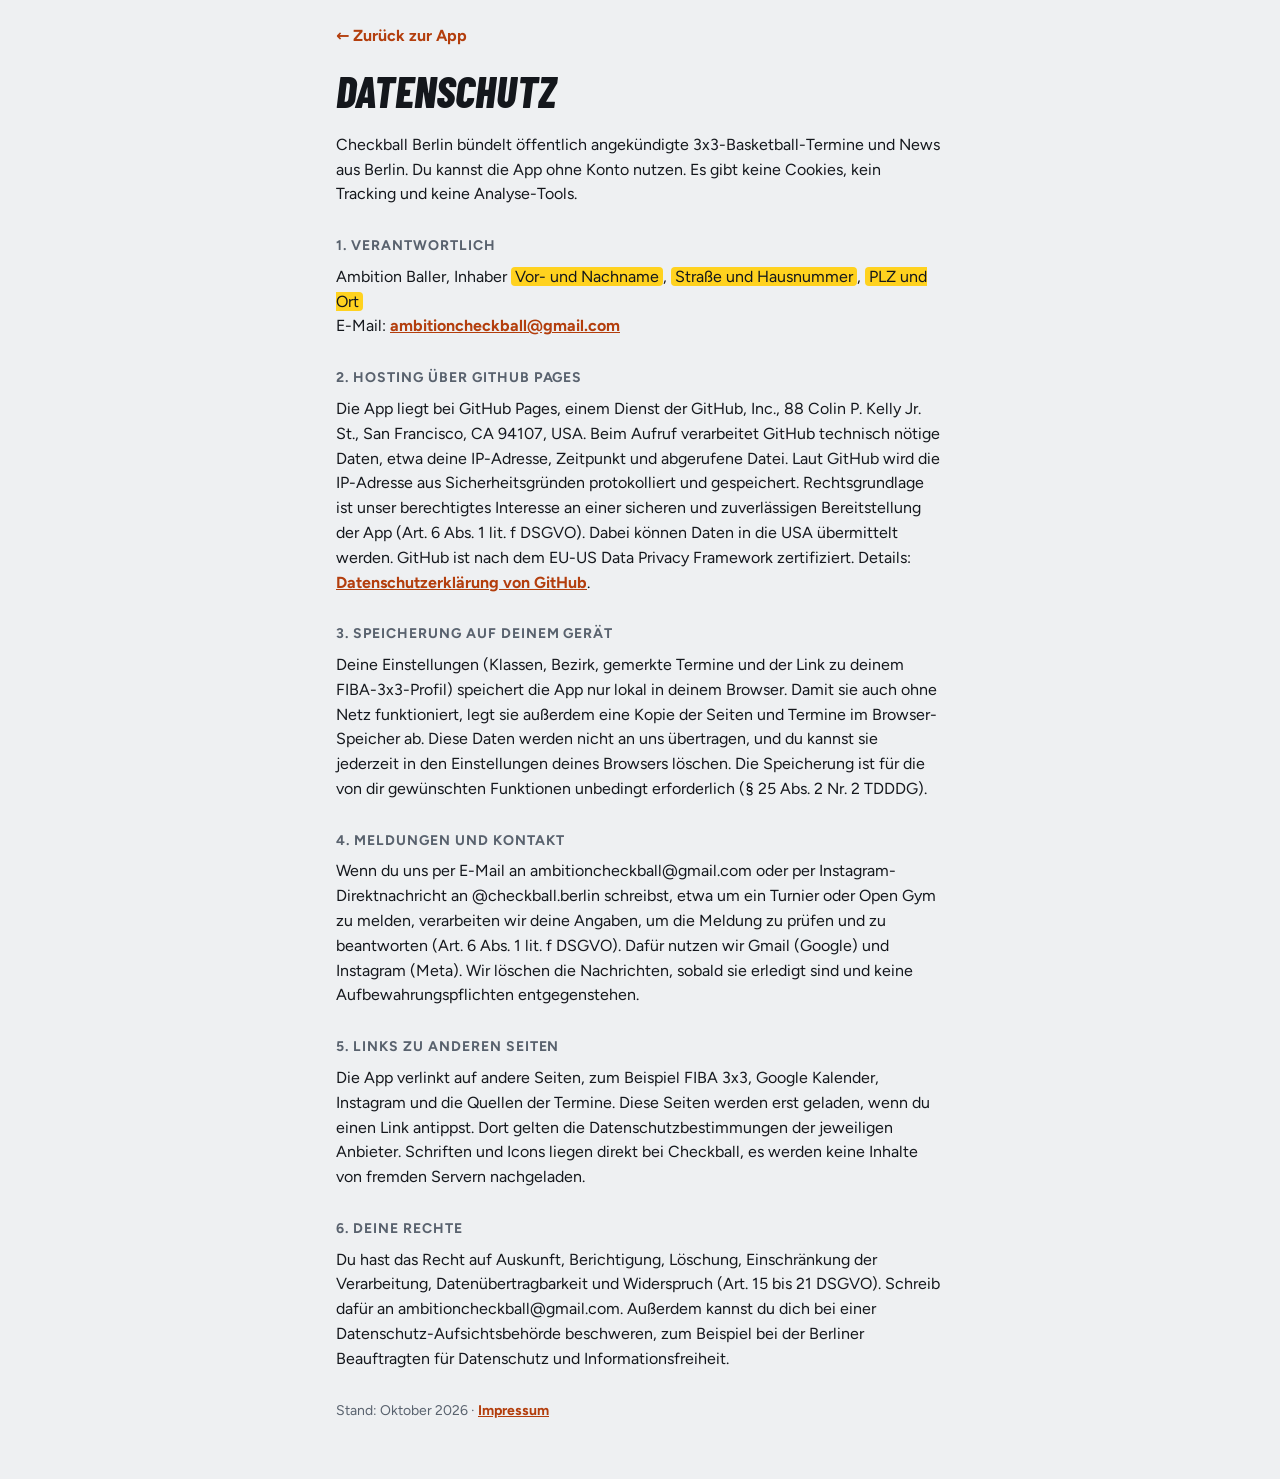
==== datenschutz.html @ 1deabf77 "Checkball Berlin: offene Web-Version App (index.html, gebaut aus src/app.html), öffentlicher Feed in" ====
<!doctype html>
<html lang="de">
<head>
<meta charset="utf-8">
<meta name="viewport" content="width=device-width, initial-scale=1">
<title>Datenschutz · Checkball Berlin</title>
<meta name="color-scheme" content="light dark">
<link rel="icon" href="icons/favicon.svg" type="image/svg+xml">
<link rel="stylesheet" href="legal.css">
</head>
<body>
<main>
<a class="back" href="./">← Zurück zur App</a>
<h1>Datenschutz</h1>
<p>Checkball Berlin bündelt öffentlich angekündigte 3x3-Basketball-Termine und News aus Berlin. Du kannst die App ohne Konto nutzen. Es gibt keine Cookies, kein Tracking und keine Analyse-Tools.</p>

<h2>1. Verantwortlich</h2>
<p>Ambition Baller, Inhaber <span data-todo>Vor- und Nachname</span>, <span data-todo>Straße und Hausnummer</span>, <span data-todo>PLZ und Ort</span><br>
E-Mail: <a href="mailto:ambitioncheckball@gmail.com">ambitioncheckball@gmail.com</a></p>

<h2>2. Hosting über GitHub Pages</h2>
<p>Die App liegt bei GitHub Pages, einem Dienst der GitHub, Inc., 88 Colin P. Kelly Jr. St., San Francisco, CA 94107, USA. Beim Aufruf verarbeitet GitHub technisch nötige Daten, etwa deine IP-Adresse, Zeitpunkt und abgerufene Datei. Laut GitHub wird die IP-Adresse aus Sicherheitsgründen protokolliert und gespeichert. Rechtsgrundlage ist unser berechtigtes Interesse an einer sicheren und zuverlässigen Bereitstellung der App (Art. 6 Abs. 1 lit. f DSGVO). Dabei können Daten in die USA übermittelt werden. GitHub ist nach dem EU-US Data Privacy Framework zertifiziert. Details: <a href="https://docs.github.com/en/site-policy/privacy-policies/github-general-privacy-statement" target="_blank" rel="noopener">Datenschutzerklärung von GitHub</a>.</p>

<h2>3. Speicherung auf deinem Gerät</h2>
<p>Deine Einstellungen (Klassen, Bezirk, gemerkte Termine und der Link zu deinem FIBA-3x3-Profil) speichert die App nur lokal in deinem Browser. Damit sie auch ohne Netz funktioniert, legt sie außerdem eine Kopie der Seiten und Termine im Browser-Speicher ab. Diese Daten werden nicht an uns übertragen, und du kannst sie jederzeit in den Einstellungen deines Browsers löschen. Die Speicherung ist für die von dir gewünschten Funktionen unbedingt erforderlich (§ 25 Abs. 2 Nr. 2 TDDDG).</p>

<h2>4. Meldungen und Kontakt</h2>
<p>Wenn du uns per E-Mail an ambitioncheckball@gmail.com oder per Instagram-Direktnachricht an @checkball.berlin schreibst, etwa um ein Turnier oder Open Gym zu melden, verarbeiten wir deine Angaben, um die Meldung zu prüfen und zu beantworten (Art. 6 Abs. 1 lit. f DSGVO). Dafür nutzen wir Gmail (Google) und Instagram (Meta). Wir löschen die Nachrichten, sobald sie erledigt sind und keine Aufbewahrungspflichten entgegenstehen.</p>

<h2>5. Links zu anderen Seiten</h2>
<p>Die App verlinkt auf andere Seiten, zum Beispiel FIBA 3x3, Google Kalender, Instagram und die Quellen der Termine. Diese Seiten werden erst geladen, wenn du einen Link antippst. Dort gelten die Datenschutzbestimmungen der jeweiligen Anbieter. Schriften und Icons liegen direkt bei Checkball, es werden keine Inhalte von fremden Servern nachgeladen.</p>

<h2>6. Deine Rechte</h2>
<p>Du hast das Recht auf Auskunft, Berichtigung, Löschung, Einschränkung der Verarbeitung, Datenübertragbarkeit und Widerspruch (Art. 15 bis 21 DSGVO). Schreib dafür an ambitioncheckball@gmail.com. Außerdem kannst du dich bei einer Datenschutz-Aufsichtsbehörde beschweren, zum Beispiel bei der Berliner Beauftragten für Datenschutz und Informationsfreiheit.</p>

<p class="muted">Stand: Oktober 2026 · <a href="impressum.html">Impressum</a></p>
</main>
</body>
</html>
---- legal.css ----
/* Impressum and Datenschutz: same fonts and colors as the app, self-hosted */
@font-face{font-family:'Figtree';font-style:normal;font-weight:400;font-display:swap;src:url(fonts/figtree-latin-400-normal.woff2) format('woff2')}
@font-face{font-family:'Figtree';font-style:normal;font-weight:700;font-display:swap;src:url(fonts/figtree-latin-700-normal.woff2) format('woff2')}
@font-face{font-family:'Barlow Condensed';font-style:italic;font-weight:800;font-display:swap;src:url(fonts/barlow-condensed-latin-800-italic.woff2) format('woff2')}
:root{--bg:#EEF0F2;--surface:#FFFFFF;--ink:#14171C;--muted:#59626E;--line:#D6DAE0;--accent-text:#B33E0D;--todo:#FFD21F}
@media (prefers-color-scheme: dark){
  :root{--bg:#101317;--surface:#171B20;--ink:#ECEEF1;--muted:#9BA4AF;--line:#2A3038;--accent-text:#FF8F5C;--todo:#6B5A00}
}
*{box-sizing:border-box}
body{margin:0;background:var(--bg);color:var(--ink);font-family:Figtree,system-ui,-apple-system,"Segoe UI",Roboto,sans-serif;font-size:16px;line-height:1.55;-webkit-font-smoothing:antialiased}
main{max-width:640px;margin:0 auto;padding:24px 16px 48px;overflow-wrap:anywhere}
a{color:var(--accent-text);font-weight:700}
.back{display:inline-block;margin-bottom:20px;text-decoration:none}
h1{font-family:"Barlow Condensed","Arial Narrow",sans-serif;font-style:italic;font-weight:800;font-size:44px;line-height:1;text-transform:uppercase;margin:0 0 20px}
h2{font-size:14px;font-weight:700;letter-spacing:.07em;text-transform:uppercase;color:var(--muted);margin:28px 0 8px}
h2.first{margin-top:0}
p{margin:0 0 10px}
.card{background:var(--surface);border:1px solid var(--line);border-radius:16px;padding:16px}
.muted{color:var(--muted);font-size:14px;margin-top:28px}
[data-todo]{background:var(--todo);border-radius:4px;padding:0 4px}
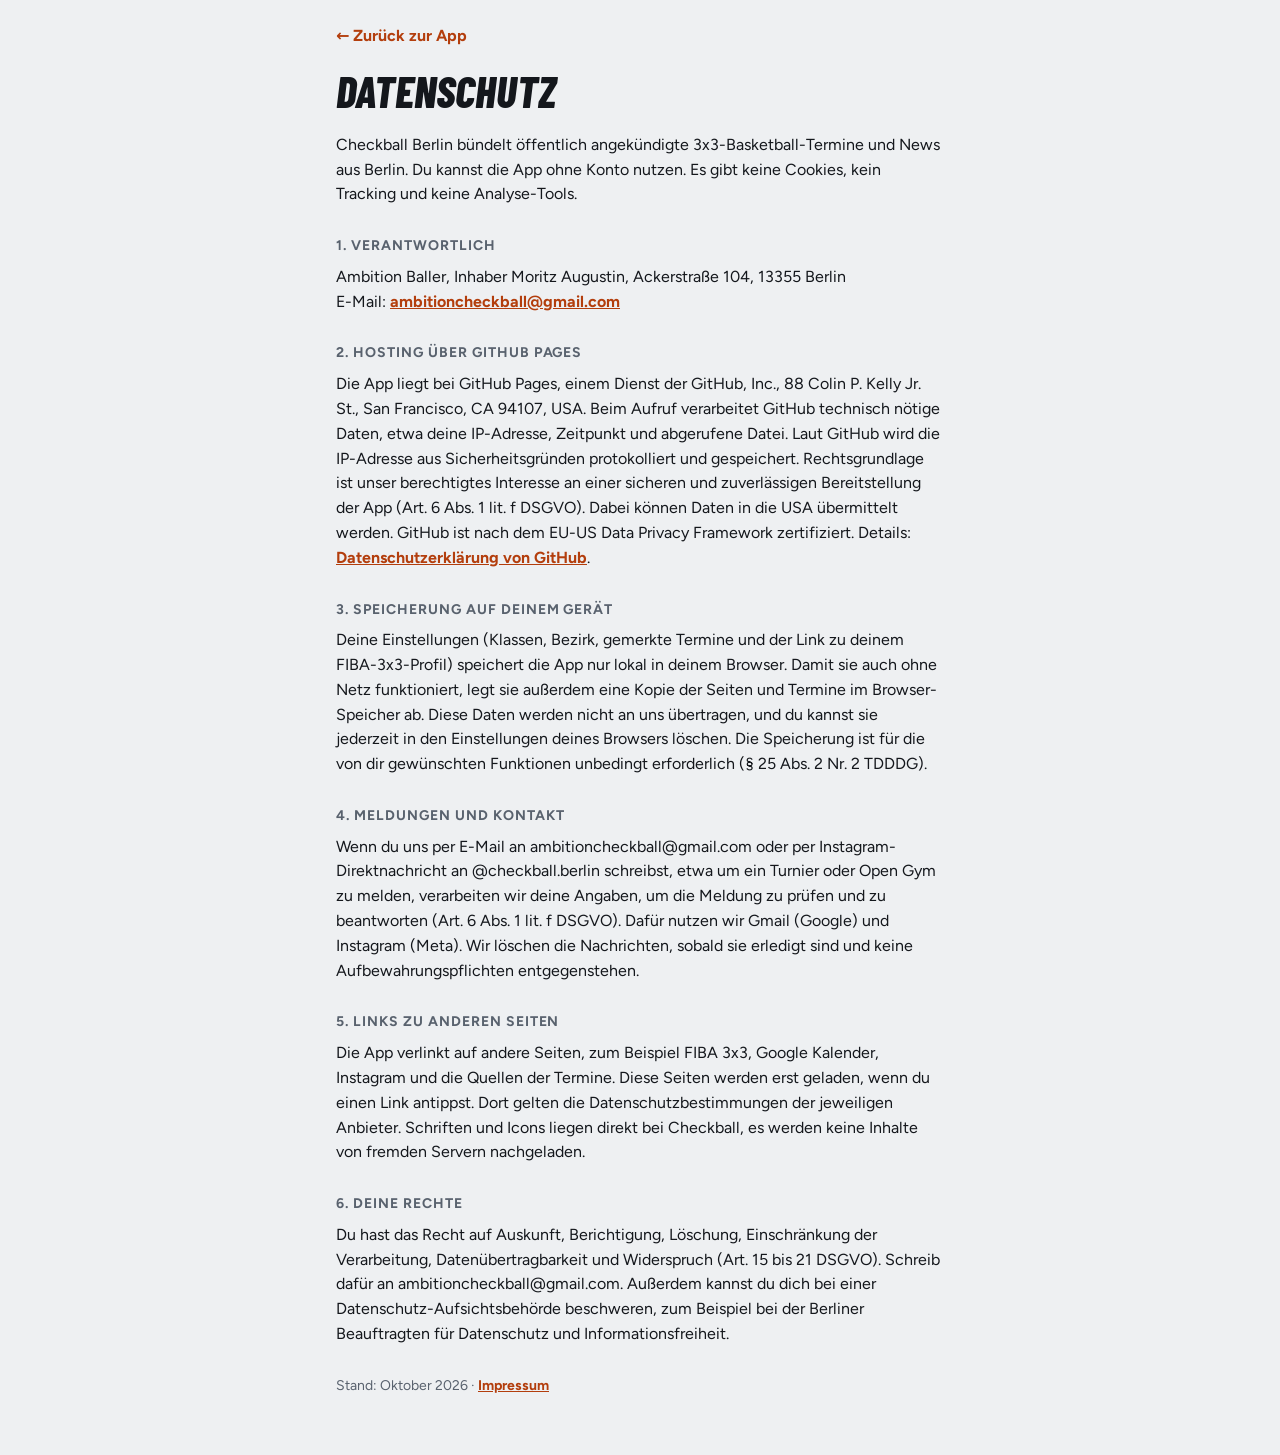
==== commit e10c5310: "Impressum und Datenschutz: Angaben von Ambition Baller Co-Authored-By: Claude Opus 5.5 <noreply@anth" ====
--- a/datenschutz.html
+++ b/datenschutz.html
@@ -15,7 +15,7 @@
 <p>Checkball Berlin bündelt öffentlich angekündigte 3x3-Basketball-Termine und News aus Berlin. Du kannst die App ohne Konto nutzen. Es gibt keine Cookies, kein Tracking und keine Analyse-Tools.</p>
 
 <h2>1. Verantwortlich</h2>
-<p>Ambition Baller, Inhaber <span data-todo>Vor- und Nachname</span>, <span data-todo>Straße und Hausnummer</span>, <span data-todo>PLZ und Ort</span><br>
+<p>Ambition Baller, Inhaber Moritz Augustin, Ackerstraße 104, 13355 Berlin<br>
 E-Mail: <a href="mailto:ambitioncheckball@gmail.com">ambitioncheckball@gmail.com</a></p>
 
 <h2>2. Hosting über GitHub Pages</h2>
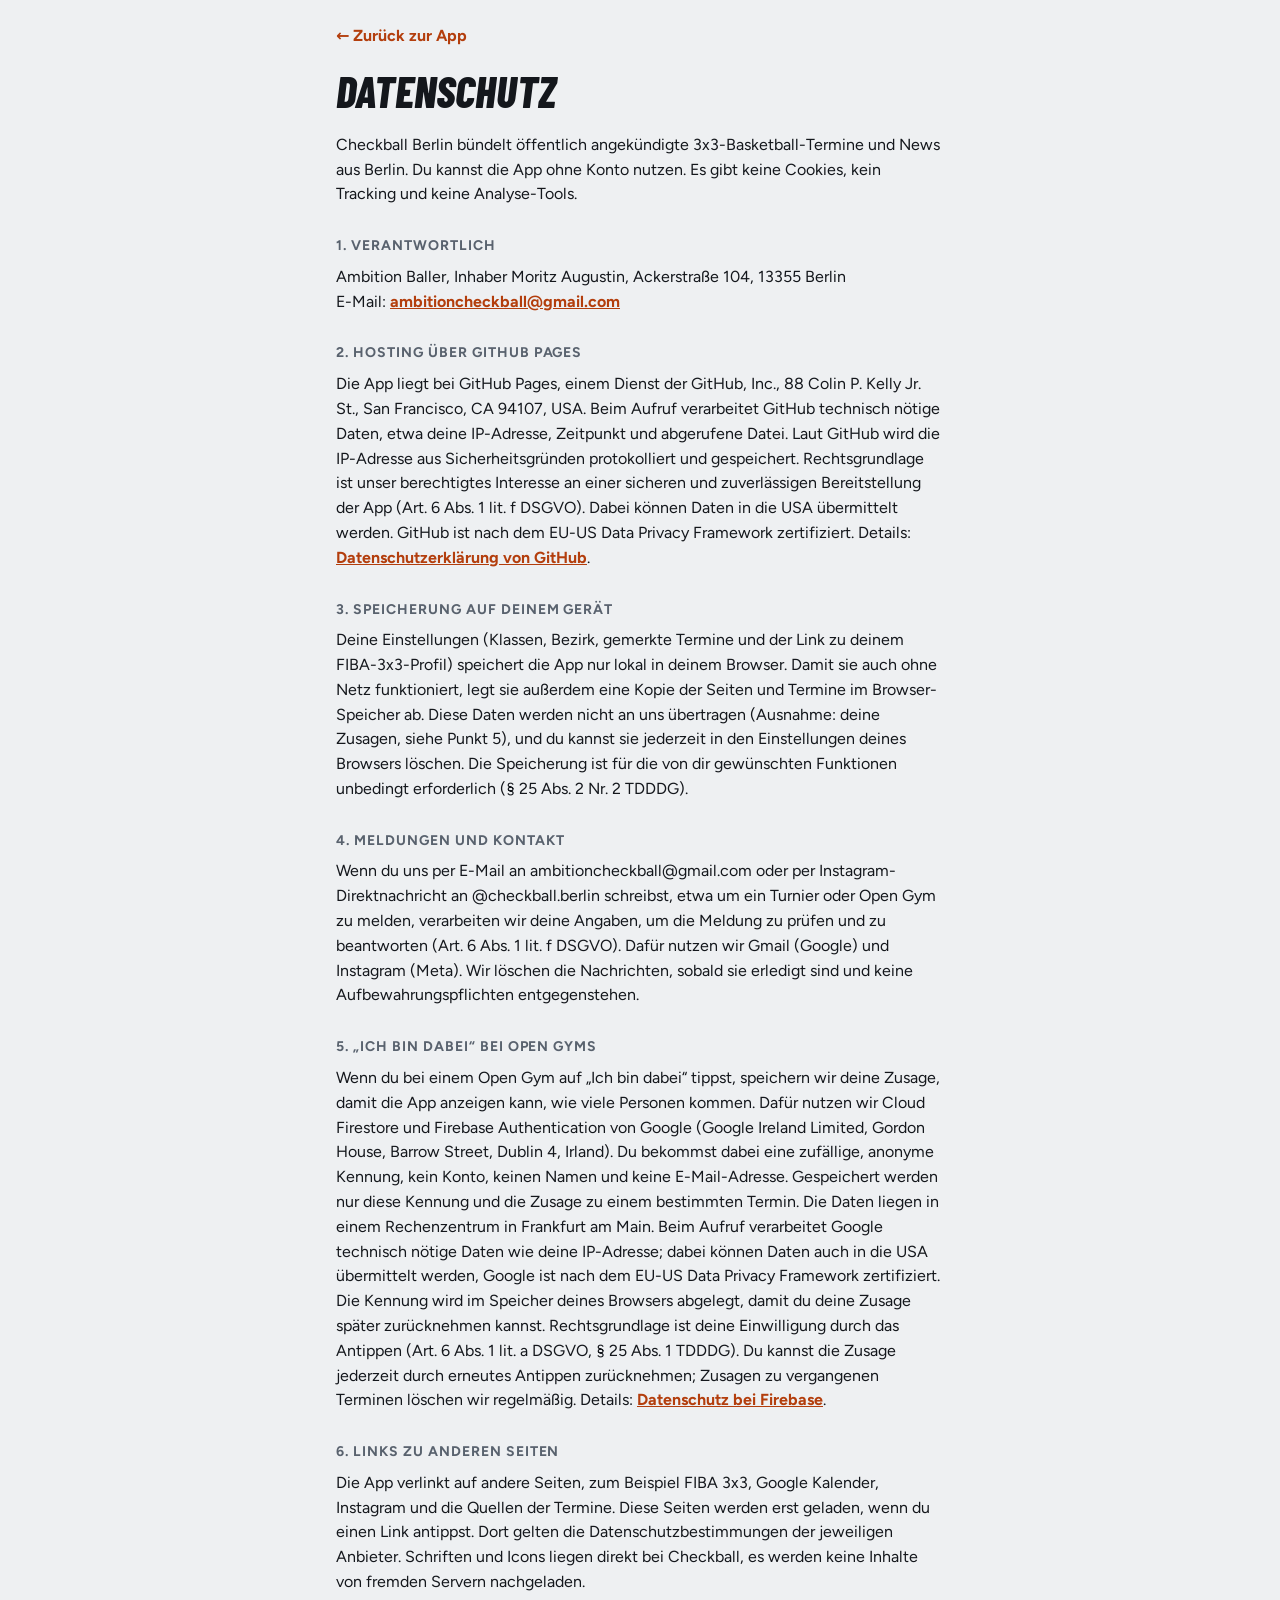
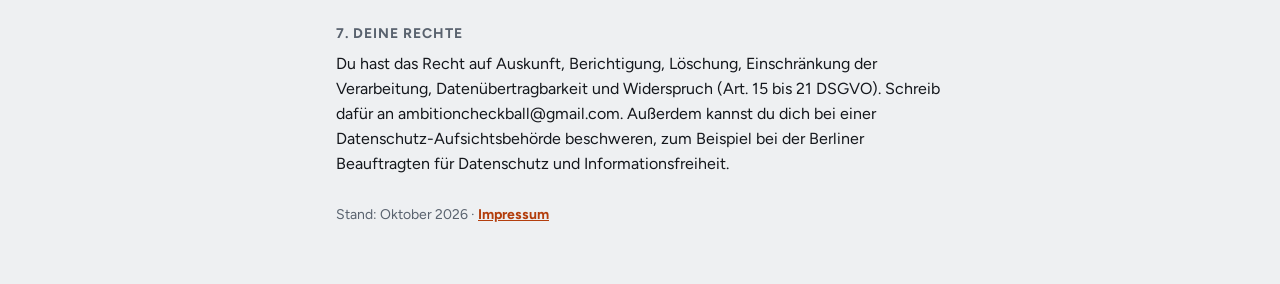
==== commit 43a135bf: "„Ich bin dabei“ einschalten: Firebase-Konfiguration und Datenschutz Co-Authored-By: Claude Opus 5.5 " ====
--- a/datenschutz.html
+++ b/datenschutz.html
@@ -22,15 +22,18 @@
 <p>Die App liegt bei GitHub Pages, einem Dienst der GitHub, Inc., 88 Colin P. Kelly Jr. St., San Francisco, CA 94107, USA. Beim Aufruf verarbeitet GitHub technisch nötige Daten, etwa deine IP-Adresse, Zeitpunkt und abgerufene Datei. Laut GitHub wird die IP-Adresse aus Sicherheitsgründen protokolliert und gespeichert. Rechtsgrundlage ist unser berechtigtes Interesse an einer sicheren und zuverlässigen Bereitstellung der App (Art. 6 Abs. 1 lit. f DSGVO). Dabei können Daten in die USA übermittelt werden. GitHub ist nach dem EU-US Data Privacy Framework zertifiziert. Details: <a href="https://docs.github.com/en/site-policy/privacy-policies/github-general-privacy-statement" target="_blank" rel="noopener">Datenschutzerklärung von GitHub</a>.</p>
 
 <h2>3. Speicherung auf deinem Gerät</h2>
-<p>Deine Einstellungen (Klassen, Bezirk, gemerkte Termine und der Link zu deinem FIBA-3x3-Profil) speichert die App nur lokal in deinem Browser. Damit sie auch ohne Netz funktioniert, legt sie außerdem eine Kopie der Seiten und Termine im Browser-Speicher ab. Diese Daten werden nicht an uns übertragen, und du kannst sie jederzeit in den Einstellungen deines Browsers löschen. Die Speicherung ist für die von dir gewünschten Funktionen unbedingt erforderlich (§ 25 Abs. 2 Nr. 2 TDDDG).</p>
+<p>Deine Einstellungen (Klassen, Bezirk, gemerkte Termine und der Link zu deinem FIBA-3x3-Profil) speichert die App nur lokal in deinem Browser. Damit sie auch ohne Netz funktioniert, legt sie außerdem eine Kopie der Seiten und Termine im Browser-Speicher ab. Diese Daten werden nicht an uns übertragen (Ausnahme: deine Zusagen, siehe Punkt 5), und du kannst sie jederzeit in den Einstellungen deines Browsers löschen. Die Speicherung ist für die von dir gewünschten Funktionen unbedingt erforderlich (§ 25 Abs. 2 Nr. 2 TDDDG).</p>
 
 <h2>4. Meldungen und Kontakt</h2>
 <p>Wenn du uns per E-Mail an ambitioncheckball@gmail.com oder per Instagram-Direktnachricht an @checkball.berlin schreibst, etwa um ein Turnier oder Open Gym zu melden, verarbeiten wir deine Angaben, um die Meldung zu prüfen und zu beantworten (Art. 6 Abs. 1 lit. f DSGVO). Dafür nutzen wir Gmail (Google) und Instagram (Meta). Wir löschen die Nachrichten, sobald sie erledigt sind und keine Aufbewahrungspflichten entgegenstehen.</p>
 
-<h2>5. Links zu anderen Seiten</h2>
+<h2>5. „Ich bin dabei“ bei Open Gyms</h2>
+<p>Wenn du bei einem Open Gym auf „Ich bin dabei“ tippst, speichern wir deine Zusage, damit die App anzeigen kann, wie viele Personen kommen. Dafür nutzen wir Cloud Firestore und Firebase Authentication von Google (Google Ireland Limited, Gordon House, Barrow Street, Dublin 4, Irland). Du bekommst dabei eine zufällige, anonyme Kennung, kein Konto, keinen Namen und keine E-Mail-Adresse. Gespeichert werden nur diese Kennung und die Zusage zu einem bestimmten Termin. Die Daten liegen in einem Rechenzentrum in Frankfurt am Main. Beim Aufruf verarbeitet Google technisch nötige Daten wie deine IP-Adresse; dabei können Daten auch in die USA übermittelt werden, Google ist nach dem EU-US Data Privacy Framework zertifiziert. Die Kennung wird im Speicher deines Browsers abgelegt, damit du deine Zusage später zurücknehmen kannst. Rechtsgrundlage ist deine Einwilligung durch das Antippen (Art. 6 Abs. 1 lit. a DSGVO, § 25 Abs. 1 TDDDG). Du kannst die Zusage jederzeit durch erneutes Antippen zurücknehmen; Zusagen zu vergangenen Terminen löschen wir regelmäßig. Details: <a href="https://firebase.google.com/support/privacy" target="_blank" rel="noopener">Datenschutz bei Firebase</a>.</p>
+
+<h2>6. Links zu anderen Seiten</h2>
 <p>Die App verlinkt auf andere Seiten, zum Beispiel FIBA 3x3, Google Kalender, Instagram und die Quellen der Termine. Diese Seiten werden erst geladen, wenn du einen Link antippst. Dort gelten die Datenschutzbestimmungen der jeweiligen Anbieter. Schriften und Icons liegen direkt bei Checkball, es werden keine Inhalte von fremden Servern nachgeladen.</p>
 
-<h2>6. Deine Rechte</h2>
+<h2>7. Deine Rechte</h2>
 <p>Du hast das Recht auf Auskunft, Berichtigung, Löschung, Einschränkung der Verarbeitung, Datenübertragbarkeit und Widerspruch (Art. 15 bis 21 DSGVO). Schreib dafür an ambitioncheckball@gmail.com. Außerdem kannst du dich bei einer Datenschutz-Aufsichtsbehörde beschweren, zum Beispiel bei der Berliner Beauftragten für Datenschutz und Informationsfreiheit.</p>
 
 <p class="muted">Stand: Oktober 2026 · <a href="impressum.html">Impressum</a></p>
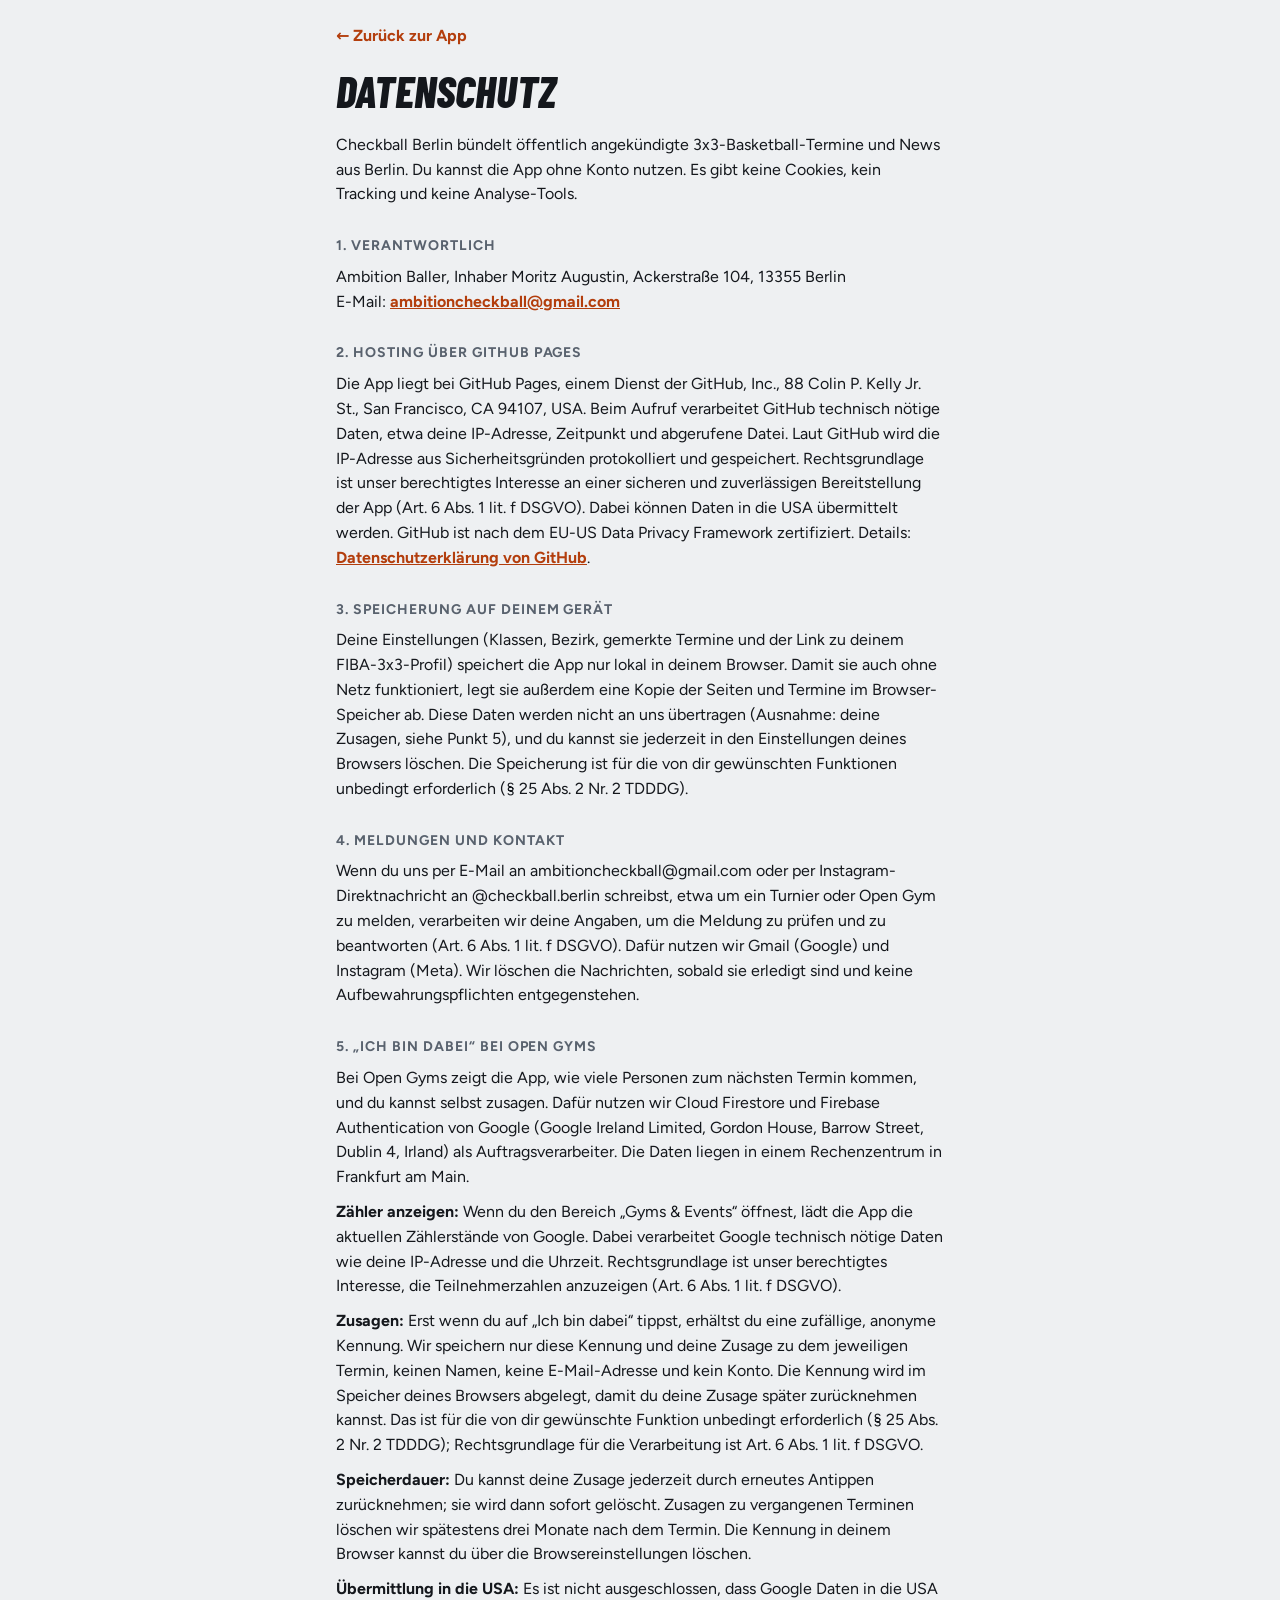
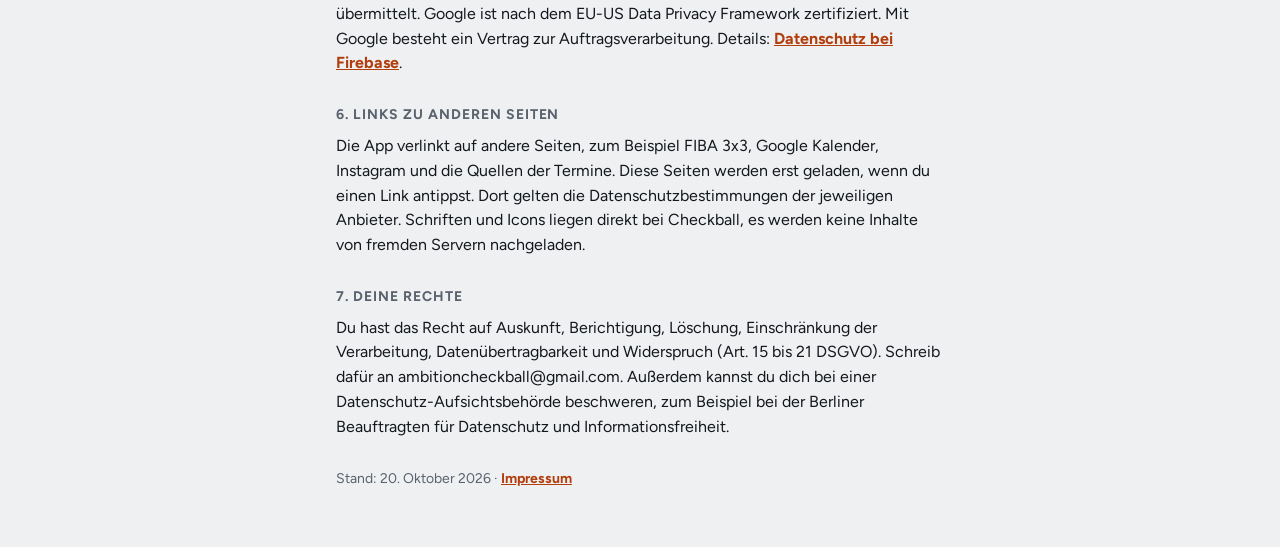
==== commit 6df2bd93: "Rechtliches: Datenschutz Firebase präzisiert, Hinweis am Zusage-Knopf, Impressum-Link und Haftungshi" ====
--- a/datenschutz.html
+++ b/datenschutz.html
@@ -27,8 +27,12 @@
 <h2>4. Meldungen und Kontakt</h2>
 <p>Wenn du uns per E-Mail an ambitioncheckball@gmail.com oder per Instagram-Direktnachricht an @checkball.berlin schreibst, etwa um ein Turnier oder Open Gym zu melden, verarbeiten wir deine Angaben, um die Meldung zu prüfen und zu beantworten (Art. 6 Abs. 1 lit. f DSGVO). Dafür nutzen wir Gmail (Google) und Instagram (Meta). Wir löschen die Nachrichten, sobald sie erledigt sind und keine Aufbewahrungspflichten entgegenstehen.</p>
 
-<h2>5. „Ich bin dabei“ bei Open Gyms</h2>
-<p>Wenn du bei einem Open Gym auf „Ich bin dabei“ tippst, speichern wir deine Zusage, damit die App anzeigen kann, wie viele Personen kommen. Dafür nutzen wir Cloud Firestore und Firebase Authentication von Google (Google Ireland Limited, Gordon House, Barrow Street, Dublin 4, Irland). Du bekommst dabei eine zufällige, anonyme Kennung, kein Konto, keinen Namen und keine E-Mail-Adresse. Gespeichert werden nur diese Kennung und die Zusage zu einem bestimmten Termin. Die Daten liegen in einem Rechenzentrum in Frankfurt am Main. Beim Aufruf verarbeitet Google technisch nötige Daten wie deine IP-Adresse; dabei können Daten auch in die USA übermittelt werden, Google ist nach dem EU-US Data Privacy Framework zertifiziert. Die Kennung wird im Speicher deines Browsers abgelegt, damit du deine Zusage später zurücknehmen kannst. Rechtsgrundlage ist deine Einwilligung durch das Antippen (Art. 6 Abs. 1 lit. a DSGVO, § 25 Abs. 1 TDDDG). Du kannst die Zusage jederzeit durch erneutes Antippen zurücknehmen; Zusagen zu vergangenen Terminen löschen wir regelmäßig. Details: <a href="https://firebase.google.com/support/privacy" target="_blank" rel="noopener">Datenschutz bei Firebase</a>.</p>
+<h2 id="zusagen">5. „Ich bin dabei“ bei Open Gyms</h2>
+<p>Bei Open Gyms zeigt die App, wie viele Personen zum nächsten Termin kommen, und du kannst selbst zusagen. Dafür nutzen wir Cloud Firestore und Firebase Authentication von Google (Google Ireland Limited, Gordon House, Barrow Street, Dublin 4, Irland) als Auftragsverarbeiter. Die Daten liegen in einem Rechenzentrum in Frankfurt am Main.</p>
+<p><strong>Zähler anzeigen:</strong> Wenn du den Bereich „Gyms &amp; Events“ öffnest, lädt die App die aktuellen Zählerstände von Google. Dabei verarbeitet Google technisch nötige Daten wie deine IP-Adresse und die Uhrzeit. Rechtsgrundlage ist unser berechtigtes Interesse, die Teilnehmerzahlen anzuzeigen (Art. 6 Abs. 1 lit. f DSGVO).</p>
+<p><strong>Zusagen:</strong> Erst wenn du auf „Ich bin dabei“ tippst, erhältst du eine zufällige, anonyme Kennung. Wir speichern nur diese Kennung und deine Zusage zu dem jeweiligen Termin, keinen Namen, keine E-Mail-Adresse und kein Konto. Die Kennung wird im Speicher deines Browsers abgelegt, damit du deine Zusage später zurücknehmen kannst. Das ist für die von dir gewünschte Funktion unbedingt erforderlich (§ 25 Abs. 2 Nr. 2 TDDDG); Rechtsgrundlage für die Verarbeitung ist Art. 6 Abs. 1 lit. f DSGVO.</p>
+<p><strong>Speicherdauer:</strong> Du kannst deine Zusage jederzeit durch erneutes Antippen zurücknehmen; sie wird dann sofort gelöscht. Zusagen zu vergangenen Terminen löschen wir spätestens drei Monate nach dem Termin. Die Kennung in deinem Browser kannst du über die Browsereinstellungen löschen.</p>
+<p><strong>Übermittlung in die USA:</strong> Es ist nicht ausgeschlossen, dass Google Daten in die USA übermittelt. Google ist nach dem EU-US Data Privacy Framework zertifiziert. Mit Google besteht ein Vertrag zur Auftragsverarbeitung. Details: <a href="https://firebase.google.com/support/privacy" target="_blank" rel="noopener">Datenschutz bei Firebase</a>.</p>
 
 <h2>6. Links zu anderen Seiten</h2>
 <p>Die App verlinkt auf andere Seiten, zum Beispiel FIBA 3x3, Google Kalender, Instagram und die Quellen der Termine. Diese Seiten werden erst geladen, wenn du einen Link antippst. Dort gelten die Datenschutzbestimmungen der jeweiligen Anbieter. Schriften und Icons liegen direkt bei Checkball, es werden keine Inhalte von fremden Servern nachgeladen.</p>
@@ -36,7 +40,7 @@
 <h2>7. Deine Rechte</h2>
 <p>Du hast das Recht auf Auskunft, Berichtigung, Löschung, Einschränkung der Verarbeitung, Datenübertragbarkeit und Widerspruch (Art. 15 bis 21 DSGVO). Schreib dafür an ambitioncheckball@gmail.com. Außerdem kannst du dich bei einer Datenschutz-Aufsichtsbehörde beschweren, zum Beispiel bei der Berliner Beauftragten für Datenschutz und Informationsfreiheit.</p>
 
-<p class="muted">Stand: Oktober 2026 · <a href="impressum.html">Impressum</a></p>
+<p class="muted">Stand: 20. Oktober 2026 · <a href="impressum.html">Impressum</a></p>
 </main>
 </body>
 </html>
